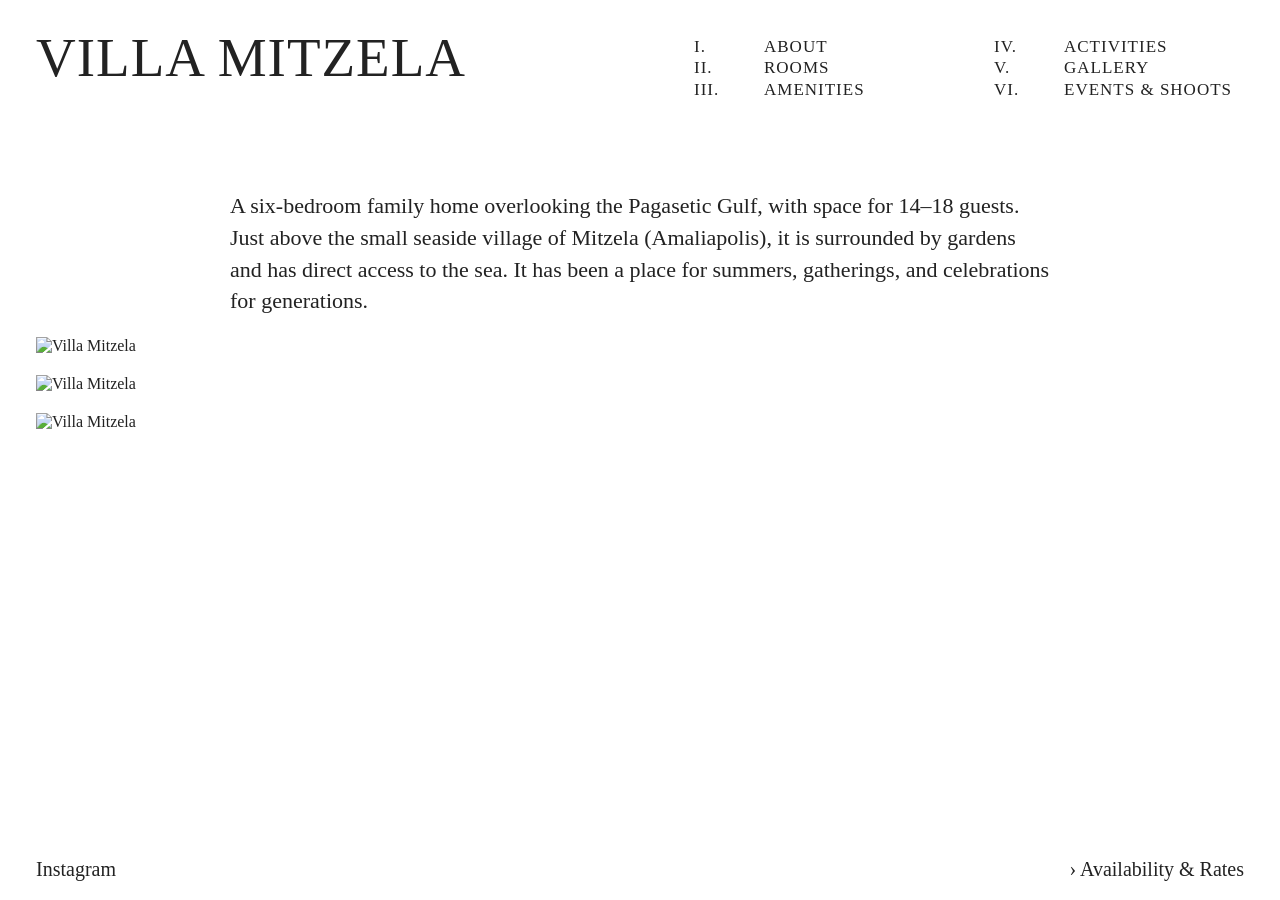
==== index.html @ cfc9388c "Add files via upload" ====
<!DOCTYPE html>

<html>

<head>
     <meta charset="UTF-8">
  <meta name="viewport" content="width=device-width, initial-scale=1.0">
  <title>Villa Mitzela</title>
  <link rel="stylesheet" href="style.css">
</head>

<body>

  <header class="top">

<div class="brand">
  <a href="index.html">VILLA <span>MITZELA</span></a>
</div>

<nav class="menu">

  <div class="menu-column">
    <a href="about.html"><span>I.</span> About</a>
    <a href="rooms.html"><span>II.</span> Rooms</a>
    <a href="amenities.html"><span>III.</span> Amenities</a>
  </div>

  <div class="menu-column">
    <a href="activities.html"><span>IV.</span> Activities</a>
    <a href="gallery.html"><span>V.</span> Gallery</a>
    <a href="events.html"><span>VI.</span> Events & Shoots</a>
  </div>

</nav>

  </header>


  <main class="room-page home-intro">

  <section class="room-copy">

    <p>
A six-bedroom family home overlooking the Pagasetic Gulf, with space for 14–18 guests. Just above the small seaside village of Mitzela (Amaliapolis), it is surrounded by gardens and has direct access to the sea. It has been a place for summers, gatherings, and celebrations for generations.
  </section>

</main>


  <div class="hero-image">
    <img src="images/MTZL_EXT_HS_10.webp" alt="Villa Mitzela">
  </div>

<div class="hero-image">
  <img src="images/MTZL_EXT_HS_9.webp" alt="Villa Mitzela">
</div>

<div class="hero-image">
  <img src="images/MTZL_INT_BDRM_ST_12.webp" alt="Villa Mitzela">
</div>

<footer class="footer">
<a href="https://www.instagram.com/villamitzela/" class="footer-instagram" target="_blank">Instagram</a>
<a href="availability_rates.html" class="footer-book">› Availability &amp; Rates</a>
</footer>

</body>

</html>
---- style.css ----
@font-face {
  font-family: "Garamond Premier Pro Caption";
  src: url("fonts/GaramondPremrPro-Capt.otf") format("opentype");
  font-weight: normal;
  font-style: normal;
}

@font-face {
  font-family: "Garamond Premier Pro Caption";
  src: url("fonts/GaramondPremrPro-ItCapt.otf") format("opentype");
  font-weight: normal;
  font-style: italic;
}

@font-face {
  font-family: "Garamond Premier Pro Caption";
  src: url("fonts/GaramondPremrPro-SmbdCapt.otf") format("opentype");
  font-weight: bold;
  font-style: normal;
}

/* Makes width calculations predictable */
* {
  box-sizing: border-box;
}

html,
body {
  margin: 0;
  width: 100%;
}

body {
  background: #ffffff;
  color: #222;
  font-family: "Garamond Premier Pro Caption", serif;

    padding-bottom: 61px;
}


/* -------------------------
   PAGE
------------------------- */

.top,
.hero-image {
  margin-left: 36px;
  margin-right: 36px;
}


/* -------------------------
   HEADER
------------------------- */

.top {
  padding-top: 36px;

  display: grid;
  grid-template-columns: 1fr 550px;
  align-items: start;
}

.brand {
  font-size: 55px;
  line-height: 0.8;
  letter-spacing: 1px;
}

.brand a {
  color: inherit;
  text-decoration: none;
}

/* -------------------------
   MENU
------------------------- */

.menu {
  display: grid;
  grid-template-columns: 1fr 1fr;
  column-gap: 50px;
}

.menu-column {
  display: flex;
  flex-direction: column;
}

.menu a {
  display: grid;
  grid-template-columns: 70px 1fr;

  color: inherit;
  text-decoration: none;

  font-size: 17px;
  line-height: 1.25;
  letter-spacing: 1px;
  text-transform: uppercase;
}

.menu a span {
  display: block;
}


.menu a:hover,
.menu a.active {
  text-decoration: underline;
  text-decoration-thickness: 1.5px;
  text-underline-offset: 3px;
}


  /*
.menu a:hover,
.menu a.active {
  background-image: linear-gradient(#222, #222);
  background-size: 100% 1.5px;
background-position: left calc(100% - 3px);
  background-repeat: no-repeat;
  
}
  */
/* -------------------------
   IMAGE
------------------------- */

.hero-image {
  margin: 20px 36px 0 36px;
}

.top + .hero-image {
  margin-top: 35px;
}

.hero-image img {
  display: block;
  width: 100%;
  height: auto;
}

.about-page {
  min-height: 0;
}



/* -------------------------
   AMENITIES
------------------------- */

.amenities-list {
  margin: 0;
  padding: 0;
  list-style: none;
}

.amenities-list li {
  position: relative;
  padding-left: 26px;
  margin-bottom: 0px;
}

.amenities-list li::before {
  content: "›";
  position: absolute;
  left: 0;
}

.amenities-list li:last-child {
  margin-bottom: 0;
}

.amenities-heading {
  margin-top: 50px;
}

.paid-service {
  margin-top: 28px;
}

.paid-service p:first-child {
  margin-bottom: 4px;
}

/* -------------------------
   GALLERY PAGE
------------------------- */

.gallery-page {
  padding-top: 90px;
}

.gallery-section {
  margin-bottom: 90px;
}

.gallery-title {
  width: 820px;
  max-width: 100%;

  margin: 0 auto;
}

.gallery-section .room-gallery {
  margin-top: 24px;
}


/* -------------------------
   ROOMS
------------------------- */

.room-page {
  margin: 0 36px;
  min-height: calc(100vh - 150px);
}

.about-page {
  min-height: 0;
}

.room-copy {
  width: 820px;
  max-width: 100%;
  margin-left: auto;
  margin-right: auto;
  padding-top: 90px;

  font-size: 22px;
  line-height: 1.45;
}


.room-title {
  display: flex;
  align-items: baseline;
  margin: 0 0 4px 80px;

  font-size: 22px;
  font-weight: normal;
  font-style: italic;
  line-height: 1.2;
}

.dots {
  flex: 1;
  margin-left: 8px;

  font-style: normal;
  font-size: 22px;
  line-height: 1;
  letter-spacing: 4px;

  white-space: nowrap;
  overflow: hidden;
}

.room-copy p {
  margin-top: 0;
  margin-bottom: 28px;
}

.room-copy a {
  color: inherit;
}


.room-copy a.text-link-no-underline {
  text-decoration: none;
}

.room-copy a.text-link-no-underline:hover {
  text-decoration: underline;
  text-decoration-thickness: 1.5px;
  text-underline-offset: 3px;
}

.room-details {
  margin-top: 28px;
  margin-left: 80px;
}

.room-details p {
  margin-bottom: 2px;
}

.room-details ul {
  margin: 0;
  padding: 0;
  list-style: none;
}

.room-details li::before {
  content: " ";
}

.room-gallery {
  margin-top: 60px;
  width: 100%;
}

.gallery-row {
  display: flex;
  width: 100%;
  gap: 5px;
  margin-bottom: 5px;
}

.gallery-row img {
  display: block;
  flex: none;
  cursor: pointer;
}


.room-gallery + .room-copy {
  padding-top: 90px;
}

/* -------------------------
   HOME INTRO
------------------------- */

.home-intro {
  min-height: 0;
}

.home-intro .room-copy {
  padding-top: 90px;
  padding-bottom: 0;
}

.home-intro .room-copy p {
  margin-bottom: 0;
}

.home-intro + .hero-image {
  margin-top: 20px;
}

/* -------------------------
   LIGHTBOX
------------------------- */


.room-gallery img {
  cursor: pointer;
}

.lightbox {
  position: fixed;
  inset: 0;
  z-index: 1000;

  display: none;
  align-items: center;
  justify-content: center;

  background: rgba(255, 255, 255, 255);
  padding: 36px;

  cursor: pointer;
}

.lightbox.active {
  display: flex;
}

.lightbox img {
  display: block;

  max-width: 100%;
  max-height: 100%;

  width: auto;
  height: auto;
}

.lightbox-arrow {
  position: absolute;
  top: 50%;
  transform: translateY(-50%);

  border: 0;
  padding: 20px;

  background: none;
  color: #222;

  font-family: "Garamond Premier Pro Caption", serif;
  font-size: 50px;

  cursor: pointer;
}

.lightbox-prev {
  left: 20px;
}

.lightbox-next {
  right: 20px;
}


/* -------------------------
   FOOTER
------------------------- */

.footer {
  position: fixed;
  left: 0;
  right: 0;
  bottom: 0;
  z-index: 500;

  display: flex;
  justify-content: space-between;
  align-items: baseline;

  padding: 18px 36px;

  background: #ffffff;

  font-size: 20px;
  line-height: 1.25;
}

.footer a {
  color: inherit;
  text-decoration: none;
}

.footer a:hover {
  text-decoration: underline;
  text-decoration-thickness: 1.5px;
  text-underline-offset: 3px;
}


/* -------------------------
   RESPONSIVE — TABLET
------------------------- */

@media (max-width: 1100px) {

  .top {
    grid-template-columns: 1fr 430px;
  }

  .menu {
    column-gap: 30px;
  }

  .menu a {
    grid-template-columns: 55px 1fr;
  }

}


/* -------------------------
   RESPONSIVE — MOBILE
------------------------- */

@media (max-width: 700px) {

  .brand span {
    display: block;
  }

  .top,
  .hero-image,
  .room-page {
    margin-left: 18px;
    margin-right: 18px;
  }

  .top {
    display: block;
  }

  .menu {
    margin-top: 28px;
  }

}
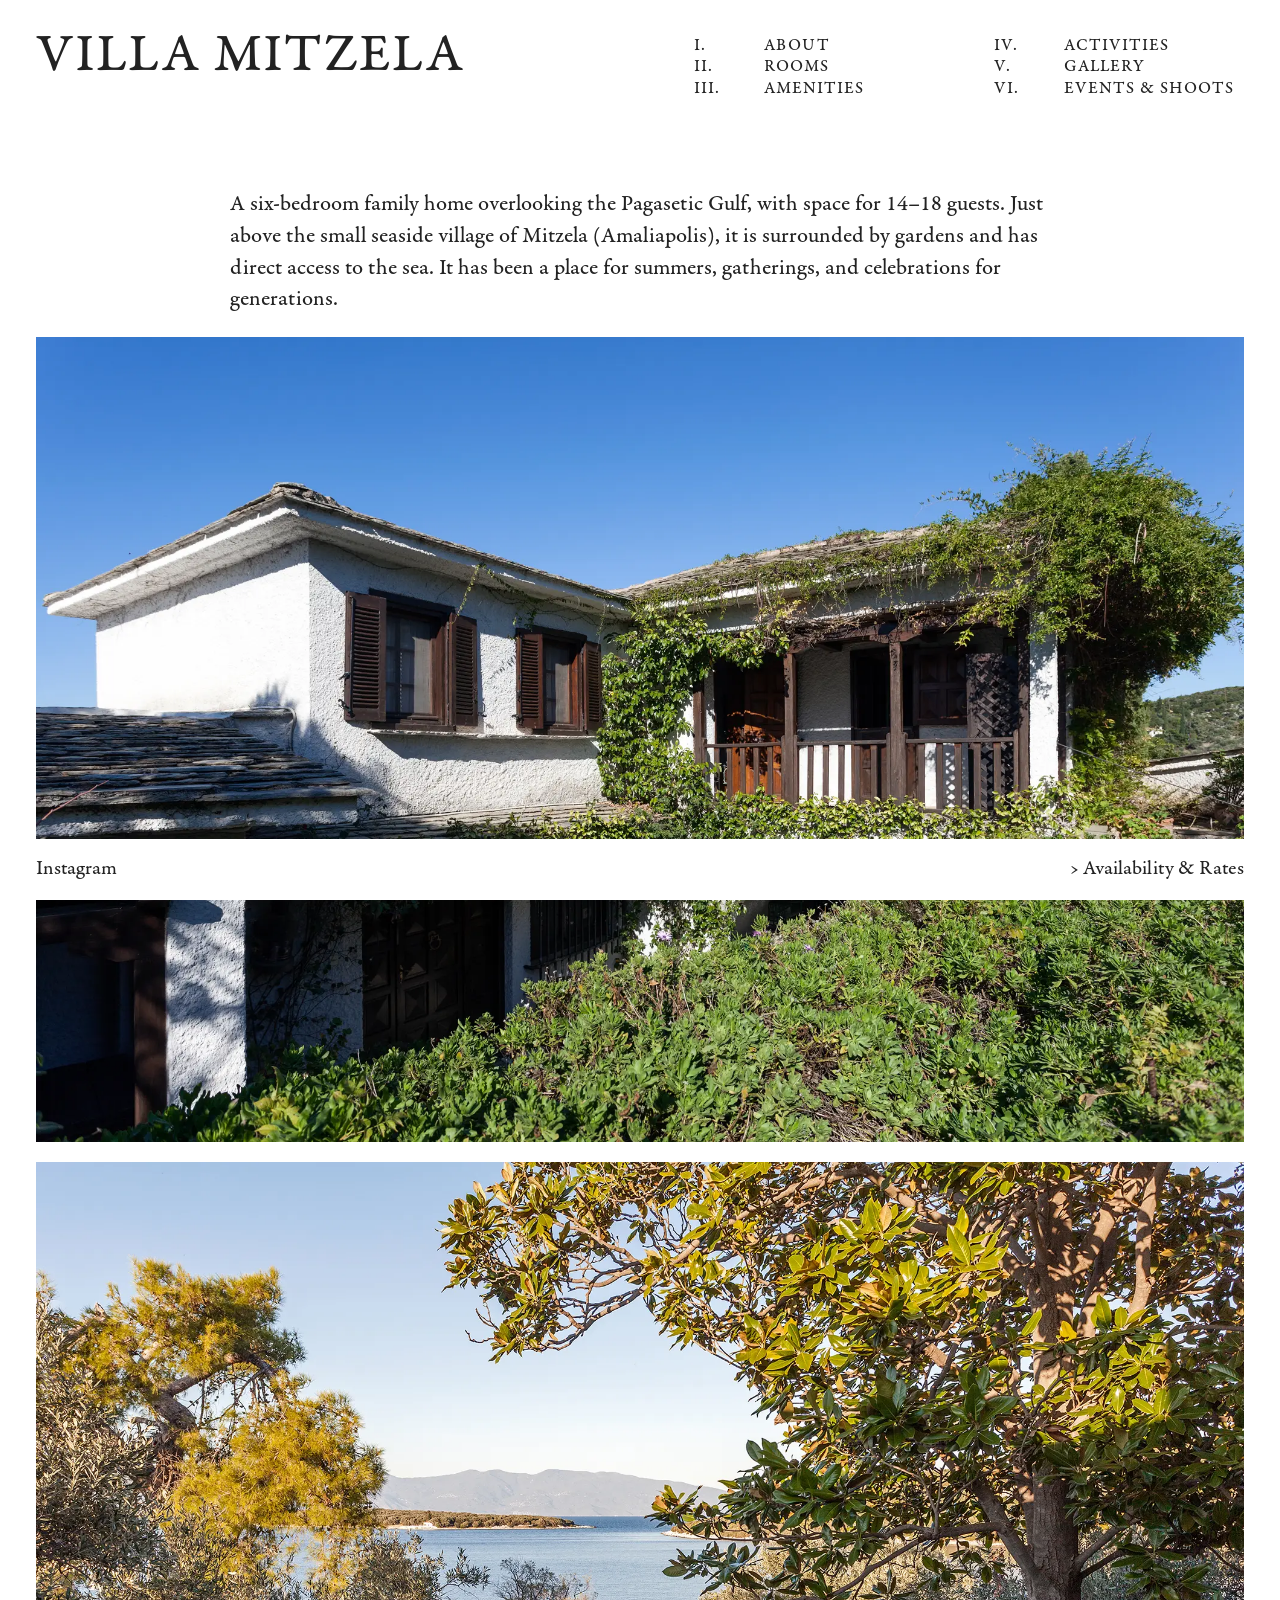
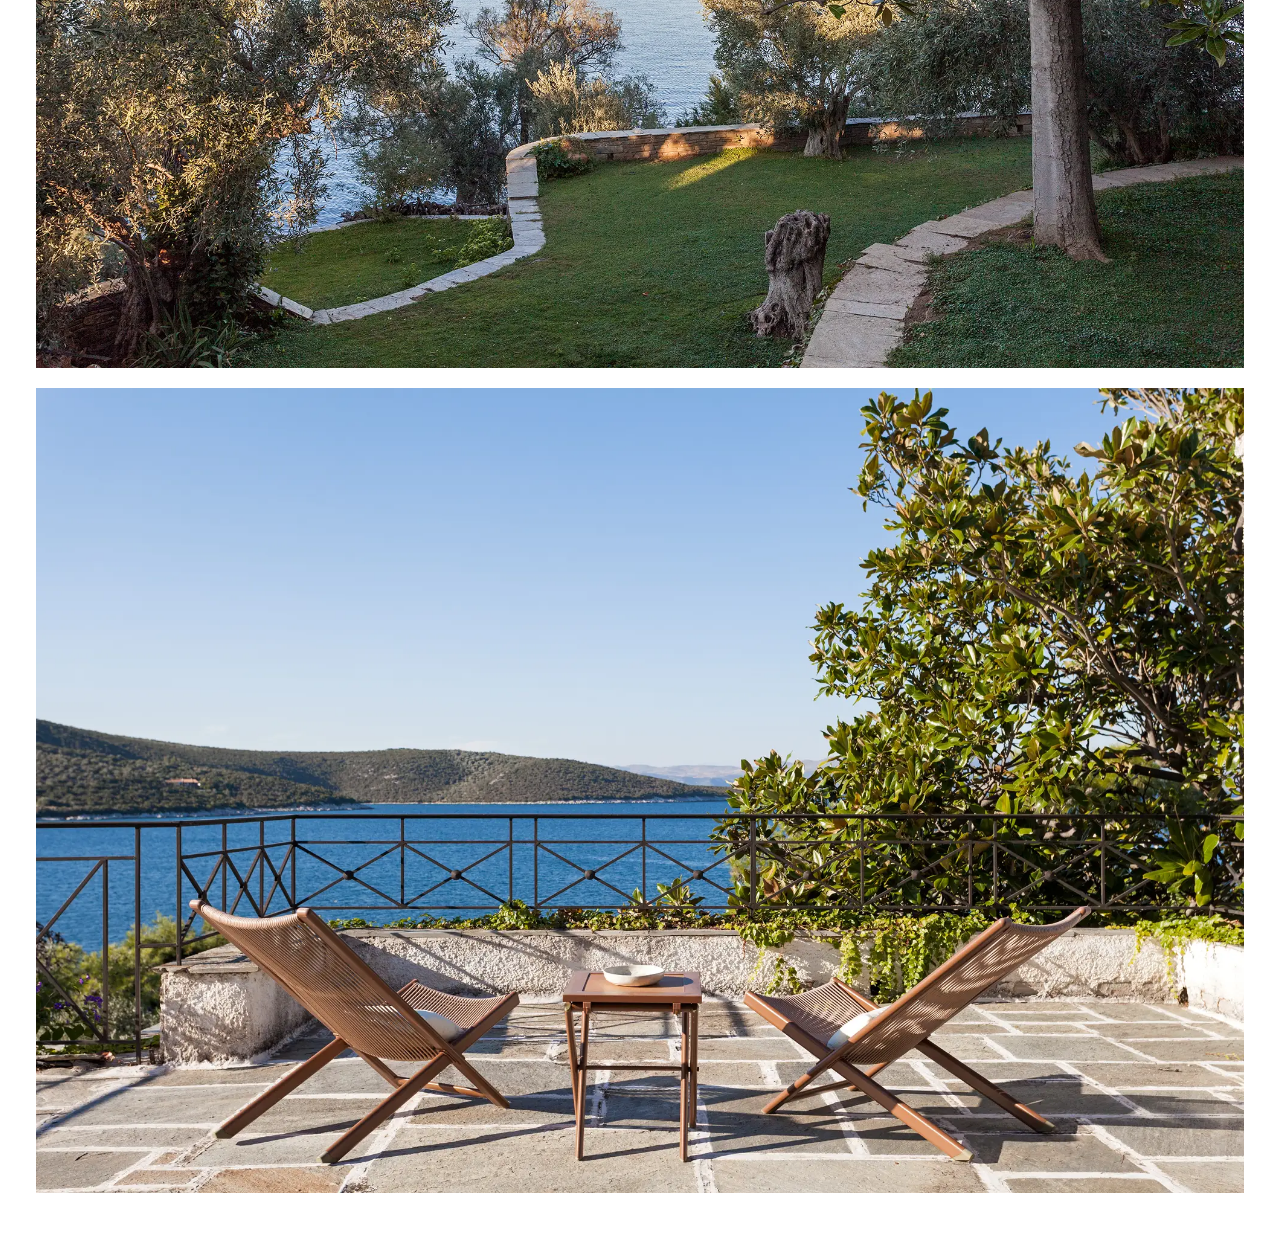
==== commit 8096f861: "Update index.html" ====
--- a/index.html
+++ b/index.html
@@ -64,6 +64,9 @@
 <a href="availability_rates.html" class="footer-book">› Availability &amp; Rates</a>
 </footer>
 
+
+<script src="script.js"></script>
+     
 </body>
 
-</html>+</html>
--- a/style.css
+++ b/style.css
@@ -487,4 +487,58 @@
     margin-top: 28px;
   }
 
-}+}
+
+
+
+
+
+
+/* Temporary password screen */
+
+#password-screen {
+  position: fixed;
+  inset: 0;
+  z-index: 99999;
+  background: #fff;
+  display: flex;
+  align-items: center;
+  justify-content: center;
+}
+
+.password-box {
+  width: 320px;
+  text-align: center;
+}
+
+.password-title {
+  font-family: "Garamond Premier Pro", Garamond, serif;
+  font-size: 32px;
+  margin-bottom: 40px;
+}
+
+#site-password {
+  width: 100%;
+  box-sizing: border-box;
+  border: 0;
+  border-bottom: 1px solid #222;
+  border-radius: 0;
+  padding: 8px 0;
+  background: transparent;
+  font: inherit;
+  outline: none;
+}
+
+#password-submit {
+  margin-top: 20px;
+  border: 0;
+  background: none;
+  padding: 0;
+  font: inherit;
+  cursor: pointer;
+}
+
+#password-error {
+  margin-top: 15px;
+  font-size: 14px;
+}
